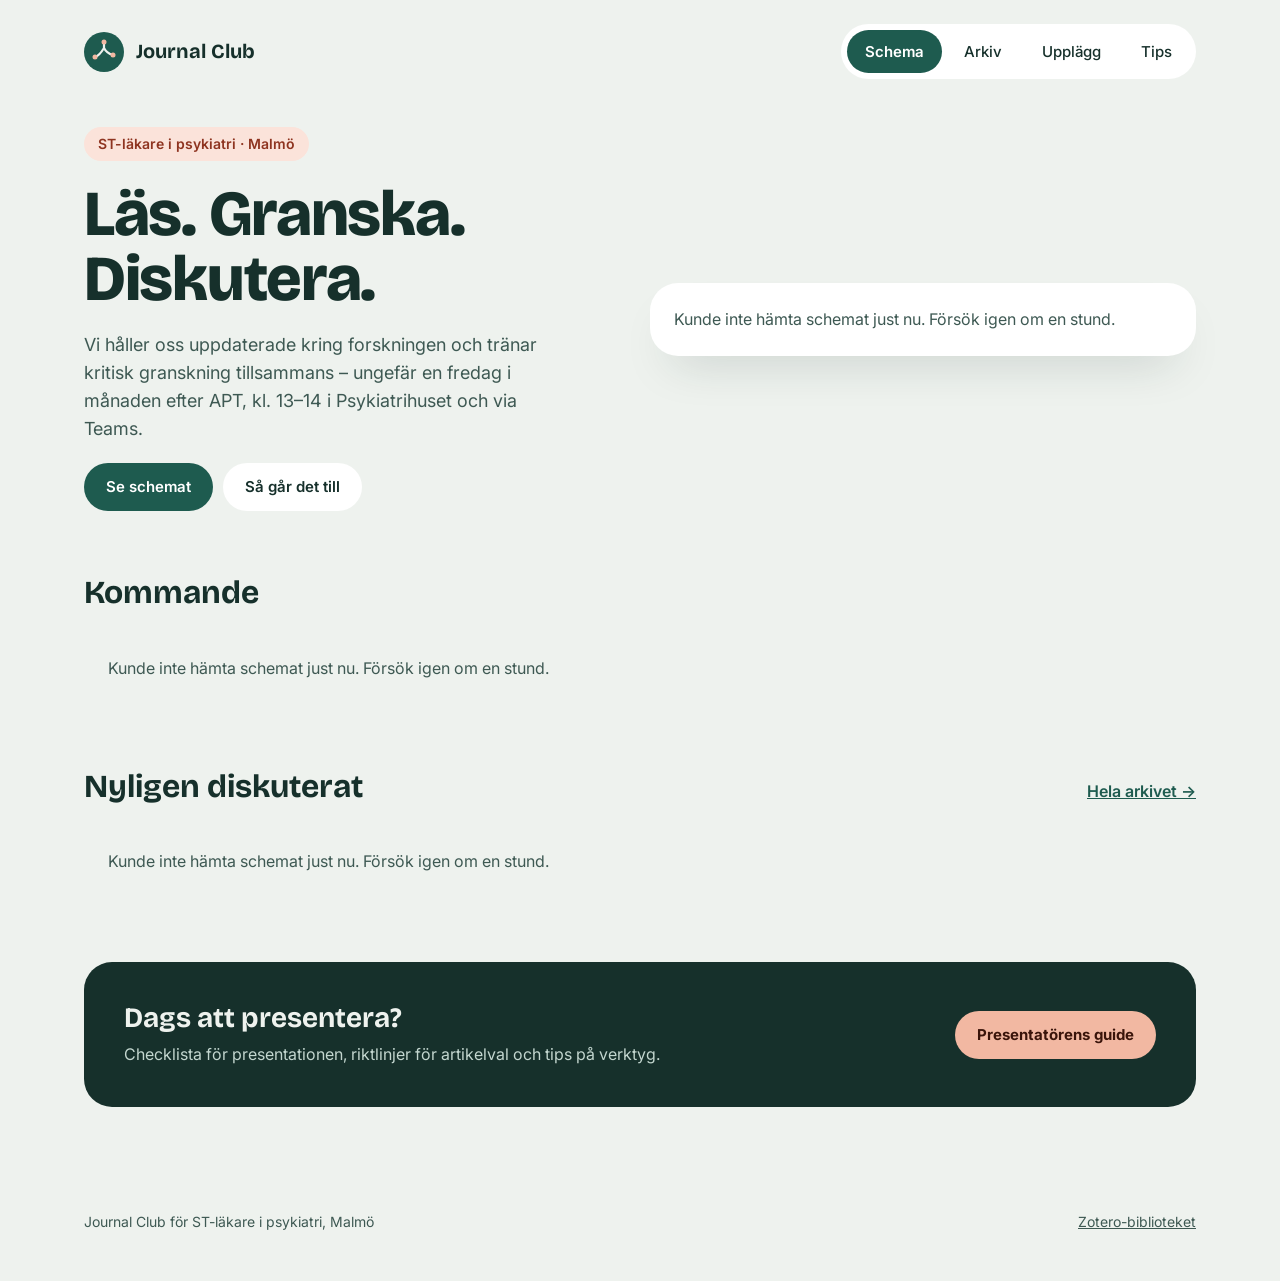
==== v2/index.html @ 0c0ba1c1 "Add v2 redesign (Salvia) in /v2 for testing Co-Authored-By: Claude Opus 5.5 <noreply@anthropic.com> " ====
<!DOCTYPE html>
<html lang="sv">
<head>
  <meta charset="UTF-8">
  <meta name="viewport" content="width=device-width, initial-scale=1.0">
  <title>Journal Club – Psykiatri Malmö</title>
  <meta name="description" content="Journal Club för ST-läkare i psykiatri i Malmö: schema, artiklar och presentationer.">
  <meta name="theme-color" content="#1E5B4F">
  <link rel="icon" href="favicon.svg" type="image/svg+xml">
  <link rel="preconnect" href="https://fonts.googleapis.com">
  <link rel="preconnect" href="https://fonts.gstatic.com" crossorigin>
  <link href="https://fonts.googleapis.com/css2?family=Bricolage+Grotesque:opsz,wght@12..96,500;12..96,700;12..96,800&family=Inter:wght@400;500;600;700&display=swap" rel="stylesheet">
  <link rel="stylesheet" href="styles.css">
</head>
<body data-page="home">
  <header class="wrap site-header">
    <a class="brand" href="index.html">
      <img src="favicon.svg" width="40" height="40" alt="">
      <span class="brand-name">Journal Club</span>
    </a>
    <nav class="nav" aria-label="Huvudmeny">
      <a href="index.html" aria-current="page">Schema</a>
      <a href="arkiv.html">Arkiv</a>
      <a href="upplagg.html">Upplägg</a>
      <a href="tips.html">Tips</a>
    </nav>
  </header>

  <main class="wrap">
    <section class="hero">
      <div class="hero-text">
        <span class="chip">ST-läkare i psykiatri · Malmö</span>
        <h1>Läs. Granska.<br>Diskutera.</h1>
        <p class="lede">Vi håller oss uppdaterade kring forskningen och tränar kritisk granskning tillsammans – ungefär en fredag i månaden efter APT, kl. 13–14 i Psykiatrihuset och via Teams.</p>
        <div class="btn-row">
          <a class="btn btn-primary" href="#kommande">Se schemat</a>
          <a class="btn btn-light" href="upplagg.html">Så går det till</a>
        </div>
      </div>

      <article class="next-card" id="next-card" aria-label="Nästa Journal Club" aria-live="polite">
        <div class="next-top"><span class="eyebrow">Nästa tillfälle</span></div>
        <div class="next-body">
          <div class="next-main">
            <div class="date-tile skeleton"></div>
            <div style="flex:1"><div class="skeleton" style="height:56px"></div></div>
          </div>
          <div class="skeleton" style="height:44px;width:60%"></div>
        </div>
      </article>
    </section>

    <section class="stack" id="kommande" aria-labelledby="h-kommande">
      <div class="section-head">
        <h2 id="h-kommande">Kommande</h2>
      </div>
      <div class="grid-cards" id="upcoming">
        <div class="card skeleton" style="height:150px"></div>
        <div class="card skeleton" style="height:150px"></div>
        <div class="card skeleton" style="height:150px"></div>
      </div>
    </section>

    <section class="stack" aria-labelledby="h-nyligen">
      <div class="section-head">
        <h2 id="h-nyligen">Nyligen diskuterat</h2>
        <a href="arkiv.html">Hela arkivet →</a>
      </div>
      <div class="grid-cards wide" id="recent">
        <div class="card skeleton" style="height:200px"></div>
        <div class="card skeleton" style="height:200px"></div>
        <div class="card skeleton" style="height:200px"></div>
      </div>
    </section>

    <section class="banner">
      <div>
        <h2>Dags att presentera?</h2>
        <p>Checklista för presentationen, riktlinjer för artikelval och tips på verktyg.</p>
      </div>
      <a class="btn btn-peach" href="upplagg.html">Presentatörens guide</a>
    </section>
  </main>

  <footer class="wrap site-footer">
    <span>Journal Club för ST-läkare i psykiatri, Malmö</span>
    <a href="https://www.zotero.org/groups/6009767/psykiatrijournalclub/library" target="_blank" rel="noopener">Zotero-biblioteket</a>
  </footer>

  <script src="app.js"></script>
</body>
</html>
---- v2/styles.css ----
/* Journal Club Psykiatri Malmö — v2 (riktning "Salvia") */
:root {
  --bg: #EEF2EE;
  --surface: #FFFFFF;
  --ink: #16302B;
  --muted: #3E5953;
  --primary: #1E5B4F;
  --primary-soft: #DCE7E2;
  --coral: #C8553D;
  --coral-soft: #FBE3DA;
  --coral-ink: #8E3420;
  --peach: #F2B8A2;
  --radius-lg: 28px;
  --radius: 22px;
  --shadow: 0 24px 48px -24px rgba(22, 48, 43, 0.25);
  --font-display: "Bricolage Grotesque", system-ui, sans-serif;
  --font-body: "Inter", system-ui, sans-serif;
}

* { box-sizing: border-box; }

html { -webkit-text-size-adjust: 100%; }

body {
  margin: 0;
  background: var(--bg);
  color: var(--ink);
  font-family: var(--font-body);
  font-size: 16px;
  line-height: 1.55;
}

a { color: var(--primary); }
a:hover { color: var(--ink); }

:focus-visible { outline: 3px solid var(--coral); outline-offset: 2px; border-radius: 6px; }

.wrap { max-width: 1160px; margin: 0 auto; padding: 0 24px; }

h1, h2, h3 { font-family: var(--font-display); line-height: 1.15; margin: 0; }

/* ---------- Header ---------- */
.site-header {
  padding-top: 24px;
  display: flex;
  flex-wrap: wrap;
  align-items: center;
  justify-content: space-between;
  gap: 16px;
}
.brand { display: flex; align-items: center; gap: 12px; text-decoration: none; color: var(--ink); }
.brand-name { font-family: var(--font-display); font-weight: 700; font-size: 20px; }
.nav {
  display: flex;
  flex-wrap: wrap;
  gap: 4px;
  background: var(--surface);
  padding: 6px;
  border-radius: 999px;
}
.nav a {
  padding: 10px 18px;
  border-radius: 999px;
  text-decoration: none;
  font-weight: 500;
  font-size: 15px;
  color: var(--ink);
}
.nav a:hover { background: var(--primary-soft); }
.nav a[aria-current="page"] { background: var(--primary); color: #fff; font-weight: 600; }

main.wrap { padding-top: 48px; padding-bottom: 72px; display: flex; flex-direction: column; gap: 64px; }

/* ---------- Buttons & chips ---------- */
.btn {
  min-height: 48px;
  padding: 0 22px;
  border-radius: 999px;
  text-decoration: none;
  font-weight: 600;
  font-size: 15px;
  display: inline-flex;
  align-items: center;
  gap: 8px;
  border: 0;
  cursor: pointer;
  font-family: inherit;
}
.btn-primary { background: var(--primary); color: #fff; }
.btn-primary:hover { background: #174a40; color: #fff; }
.btn-coral { background: var(--coral); color: #fff; }
.btn-coral:hover { background: #ad4632; color: #fff; }
.btn-light { background: var(--surface); color: var(--ink); }
.btn-soft { background: var(--bg); color: var(--ink); }
.btn-soft:hover, .btn-light:hover { background: var(--primary-soft); color: var(--ink); }
.btn-peach { background: var(--peach); color: #3A140A; font-weight: 700; }
.btn-sm { min-height: 44px; padding: 0 18px; }
.btn-row { display: flex; flex-wrap: wrap; gap: 10px; }

.chip {
  align-self: flex-start;
  display: inline-block;
  padding: 6px 14px;
  border-radius: 999px;
  font-weight: 600;
  font-size: 14px;
  background: var(--coral-soft);
  color: var(--coral-ink);
}
.chip-green { background: var(--primary-soft); color: var(--primary); font-size: 13px; padding: 4px 12px; }

.avatar {
  flex: 0 0 auto;
  width: 44px;
  height: 44px;
  border-radius: 999px;
  background: var(--coral-soft);
  color: var(--coral-ink);
  display: flex;
  align-items: center;
  justify-content: center;
  font-weight: 700;
  font-size: 15px;
}
.avatar-sm { width: 32px; height: 32px; font-size: 12px; background: var(--primary-soft); color: var(--primary); }

/* ---------- Hero ---------- */
.hero { display: flex; flex-wrap: wrap; gap: 40px; align-items: center; }
.hero-text { flex: 1 1 420px; min-width: 0; display: flex; flex-direction: column; gap: 20px; }
.hero h1 { font-weight: 800; font-size: clamp(44px, 7vw, 64px); line-height: 1.02; letter-spacing: -0.02em; }
.lede { margin: 0; font-size: 18px; color: var(--muted); max-width: 470px; }

.next-card {
  flex: 1 1 440px;
  min-width: 0;
  background: var(--surface);
  border-radius: var(--radius-lg);
  overflow: hidden;
  box-shadow: var(--shadow);
}
.next-top {
  background: var(--primary);
  color: #fff;
  padding: 20px 28px;
  display: flex;
  justify-content: space-between;
  align-items: center;
  gap: 12px;
  flex-wrap: wrap;
}
.eyebrow { font-weight: 600; font-size: 14px; letter-spacing: 0.08em; text-transform: uppercase; color: #CFE3DC; }
.countdown { padding: 6px 12px; border-radius: 999px; background: var(--peach); color: #5A1F10; font-weight: 700; font-size: 13px; }
.next-body { padding: 28px; display: flex; flex-direction: column; gap: 20px; }
.next-main { display: flex; gap: 20px; align-items: center; }
.date-tile {
  flex: 0 0 auto;
  width: 84px;
  height: 92px;
  border-radius: 18px;
  background: var(--bg);
  display: flex;
  flex-direction: column;
  align-items: center;
  justify-content: center;
  line-height: 1;
  gap: 2px;
}
.date-tile small { font-size: 13px; font-weight: 600; color: var(--muted); text-transform: uppercase; }
.date-tile strong { font-family: var(--font-display); font-weight: 800; font-size: 38px; }
.next-title { font-weight: 700; font-size: 22px; line-height: 1.25; }
.next-title.pending { color: var(--muted); font-weight: 600; }
.meta { font-size: 14px; color: var(--muted); }
.person { display: flex; align-items: center; gap: 12px; }
.person-text { display: flex; flex-direction: column; line-height: 1.3; }
.person-text strong { font-weight: 600; }

/* ---------- Sections ---------- */
.section-head { display: flex; justify-content: space-between; align-items: baseline; flex-wrap: wrap; gap: 12px; }
.section-head h2 { font-weight: 700; font-size: 32px; }
.section-head a { font-weight: 600; }
.stack { display: flex; flex-direction: column; gap: 20px; }

.grid-cards { display: grid; grid-template-columns: repeat(auto-fit, minmax(240px, 1fr)); gap: 16px; }
.grid-cards.wide { grid-template-columns: repeat(auto-fit, minmax(280px, 1fr)); }

.card {
  background: var(--surface);
  border-radius: var(--radius);
  padding: 22px;
  display: flex;
  flex-direction: column;
  gap: 12px;
}
.card.open { background: var(--coral-soft); }
.card.empty { background: transparent; border: 2px dashed #C3D3CC; color: var(--muted); }
.card-date { font-family: var(--font-display); font-weight: 700; font-size: 20px; }
.card-title { font-weight: 600; line-height: 1.35; }
.card-title.big { font-family: var(--font-display); font-weight: 700; font-size: 19px; line-height: 1.25; }
.card-links { display: flex; flex-wrap: wrap; gap: 18px; font-weight: 600; font-size: 15px; margin-top: auto; }
.card-links .muted { font-weight: 500; color: var(--muted); }
.person-sm { display: flex; align-items: center; gap: 10px; font-size: 14px; color: var(--muted); }

.banner {
  background: var(--ink);
  color: var(--bg);
  border-radius: var(--radius-lg);
  padding: 40px;
  display: flex;
  flex-wrap: wrap;
  gap: 24px 32px;
  justify-content: space-between;
  align-items: center;
}
.banner h2 { font-weight: 700; font-size: 28px; }
.banner p { margin: 8px 0 0; color: #C3D6CF; }
.banner > div { flex: 1 1 360px; }

.skeleton { background: linear-gradient(90deg, #e3eae6 0%, #f1f5f2 50%, #e3eae6 100%); background-size: 200% 100%; animation: shimmer 1.4s infinite; border-radius: 10px; color: transparent !important; }
@keyframes shimmer { to { background-position: -200% 0; } }
@media (prefers-reduced-motion: reduce) { .skeleton { animation: none; } }

.notice { color: var(--muted); }

/* ---------- Archive ---------- */
.page-head { display: flex; flex-direction: column; gap: 10px; }
.page-head h1 { font-weight: 800; font-size: clamp(36px, 5vw, 52px); letter-spacing: -0.02em; }
.toolbar { display: flex; flex-wrap: wrap; gap: 12px; align-items: center; }
.search {
  flex: 1 1 320px;
  min-width: 0;
  display: flex;
  align-items: center;
  gap: 10px;
  background: var(--surface);
  border-radius: 999px;
  padding: 0 18px;
  min-height: 52px;
}
.search input { flex: 1 1 auto; min-width: 0; border: 0; outline: none; font: inherit; color: var(--ink); background: transparent; }
.filters { display: flex; flex-wrap: wrap; gap: 8px; }
.filter {
  min-height: 44px;
  padding: 0 18px;
  border-radius: 999px;
  border: 0;
  background: var(--surface);
  color: var(--ink);
  font: inherit;
  font-weight: 500;
  font-size: 15px;
  cursor: pointer;
}
.filter[aria-pressed="true"] { background: var(--primary); color: #fff; font-weight: 600; }
.archive-list { list-style: none; margin: 0; padding: 0; display: flex; flex-direction: column; gap: 12px; }
.archive-item {
  background: var(--surface);
  border-radius: var(--radius);
  padding: 20px 24px;
  display: flex;
  flex-wrap: wrap;
  gap: 12px 24px;
  align-items: center;
}
.archive-date { flex: 0 0 110px; font-family: var(--font-display); font-weight: 700; font-size: 17px; }
.archive-main { flex: 1 1 360px; min-width: 0; display: flex; flex-direction: column; gap: 4px; }
.archive-main .card-title { font-size: 17px; }
.archive-links { display: flex; gap: 18px; font-weight: 600; font-size: 15px; }
.sr-only { position: absolute; width: 1px; height: 1px; overflow: hidden; clip: rect(0 0 0 0); white-space: nowrap; }

/* ---------- Content pages ---------- */
.content-grid { display: grid; grid-template-columns: repeat(auto-fit, minmax(300px, 1fr)); gap: 16px; }
.content-card { background: var(--surface); border-radius: var(--radius); padding: 28px; display: flex; flex-direction: column; gap: 14px; }
.content-card h2 { font-size: 22px; font-weight: 700; }
.content-card h3 { font-size: 17px; font-weight: 700; margin-top: 6px; }
.content-card ul, .content-card ol { margin: 0; padding-left: 20px; display: flex; flex-direction: column; gap: 6px; }
.content-card ul ul { margin-top: 6px; }
.content-card.span-2 { grid-column: 1 / -1; }
.steps { display: grid; grid-template-columns: repeat(auto-fit, minmax(220px, 1fr)); gap: 16px; }
.step { background: var(--surface); border-radius: var(--radius); padding: 24px; display: flex; flex-direction: column; gap: 6px; }
.step strong { font-family: var(--font-display); font-weight: 800; font-size: 30px; color: var(--primary); }
.tip-meta { font-size: 14px; color: var(--muted); }

/* ---------- Footer ---------- */
.site-footer { padding: 32px 24px 48px; display: flex; flex-wrap: wrap; justify-content: space-between; gap: 12px; font-size: 14px; color: var(--muted); }
.site-footer a { color: var(--muted); }

@media (max-width: 600px) {
  main.wrap { padding-top: 32px; gap: 48px; }
  .nav { width: 100%; justify-content: space-between; }
  .nav a { padding: 10px 12px; }
  .next-body, .banner { padding: 24px; }
  .section-head h2 { font-size: 26px; }
  .archive-date { flex-basis: 100%; }
}
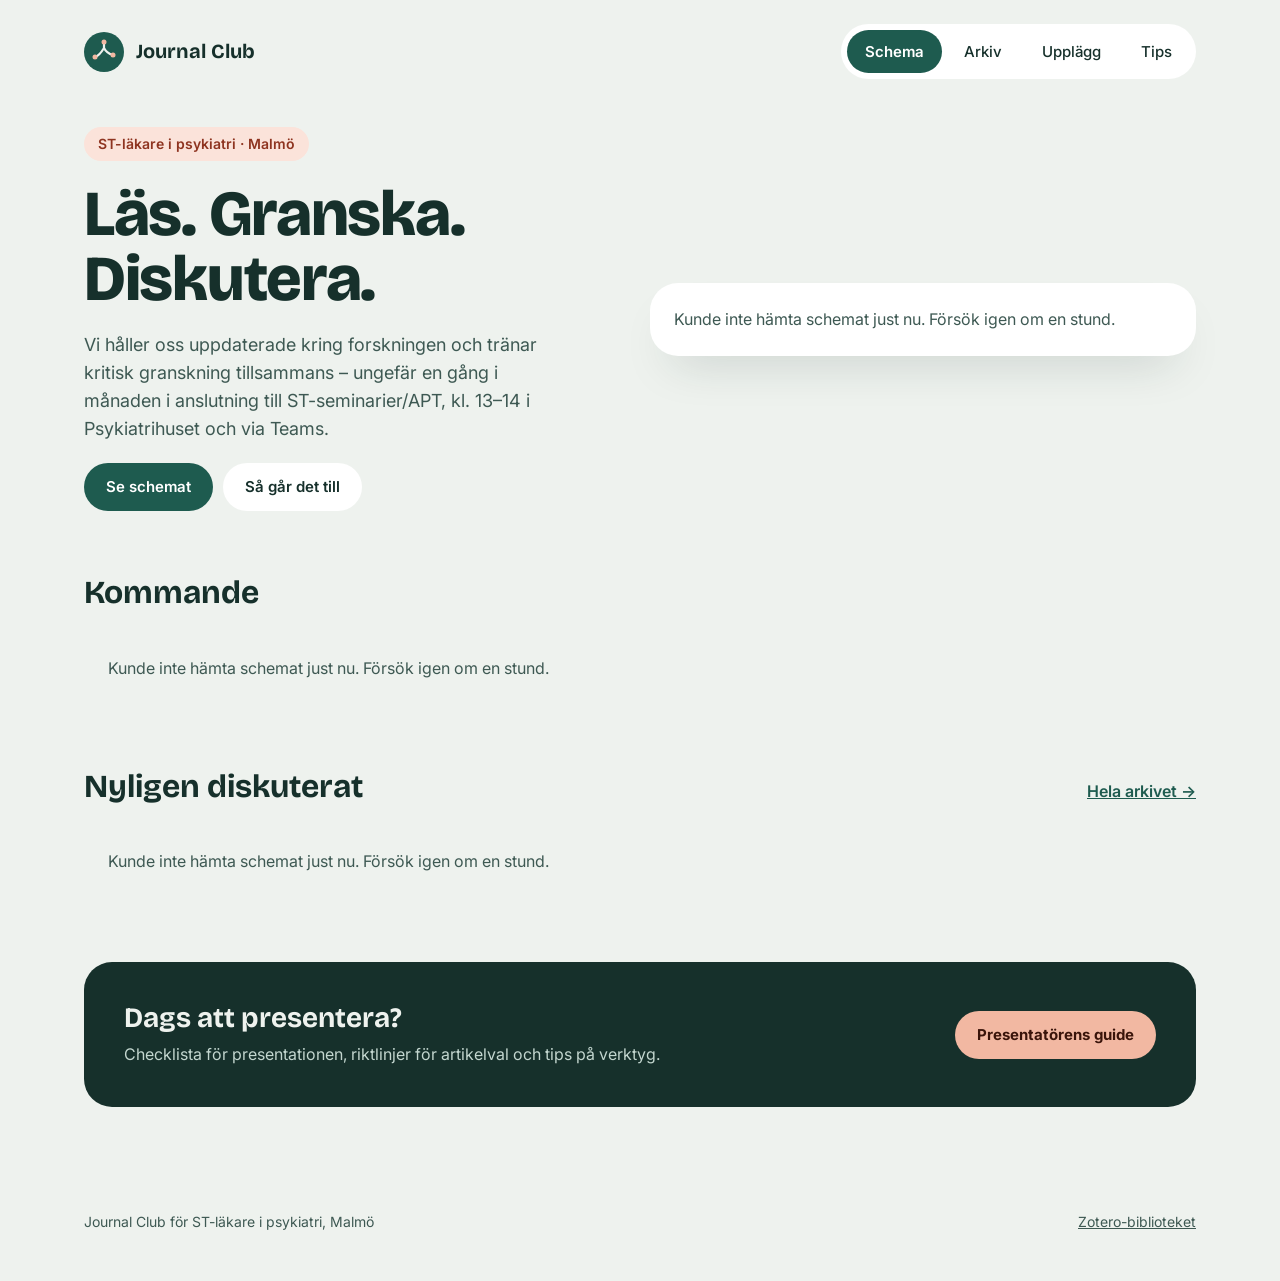
==== commit 712b4432: "v2: JC held in connection with ST-seminarier/APT Co-Authored-By: Claude Opus 5.5 <noreply@anthropic." ====
--- a/v2/index.html
+++ b/v2/index.html
@@ -31,7 +31,7 @@
       <div class="hero-text">
         <span class="chip">ST-läkare i psykiatri · Malmö</span>
         <h1>Läs. Granska.<br>Diskutera.</h1>
-        <p class="lede">Vi håller oss uppdaterade kring forskningen och tränar kritisk granskning tillsammans – ungefär en fredag i månaden efter APT, kl. 13–14 i Psykiatrihuset och via Teams.</p>
+        <p class="lede">Vi håller oss uppdaterade kring forskningen och tränar kritisk granskning tillsammans – ungefär en gång i månaden i anslutning till ST-seminarier/APT, kl. 13–14 i Psykiatrihuset och via Teams.</p>
         <div class="btn-row">
           <a class="btn btn-primary" href="#kommande">Se schemat</a>
           <a class="btn btn-light" href="upplagg.html">Så går det till</a>
--- a/v2/styles.css
+++ b/v2/styles.css
@@ -197,7 +197,7 @@
 .card-title { font-weight: 600; line-height: 1.35; }
 .card-title.big { font-family: var(--font-display); font-weight: 700; font-size: 19px; line-height: 1.25; }
 .card-links { display: flex; flex-wrap: wrap; gap: 18px; font-weight: 600; font-size: 15px; margin-top: auto; }
-.card-links .muted { font-weight: 500; color: var(--muted); }
+.card-links .muted, .archive-links .muted { font-weight: 500; color: var(--muted); }
 .person-sm { display: flex; align-items: center; gap: 10px; font-size: 14px; color: var(--muted); }
 
 .banner {
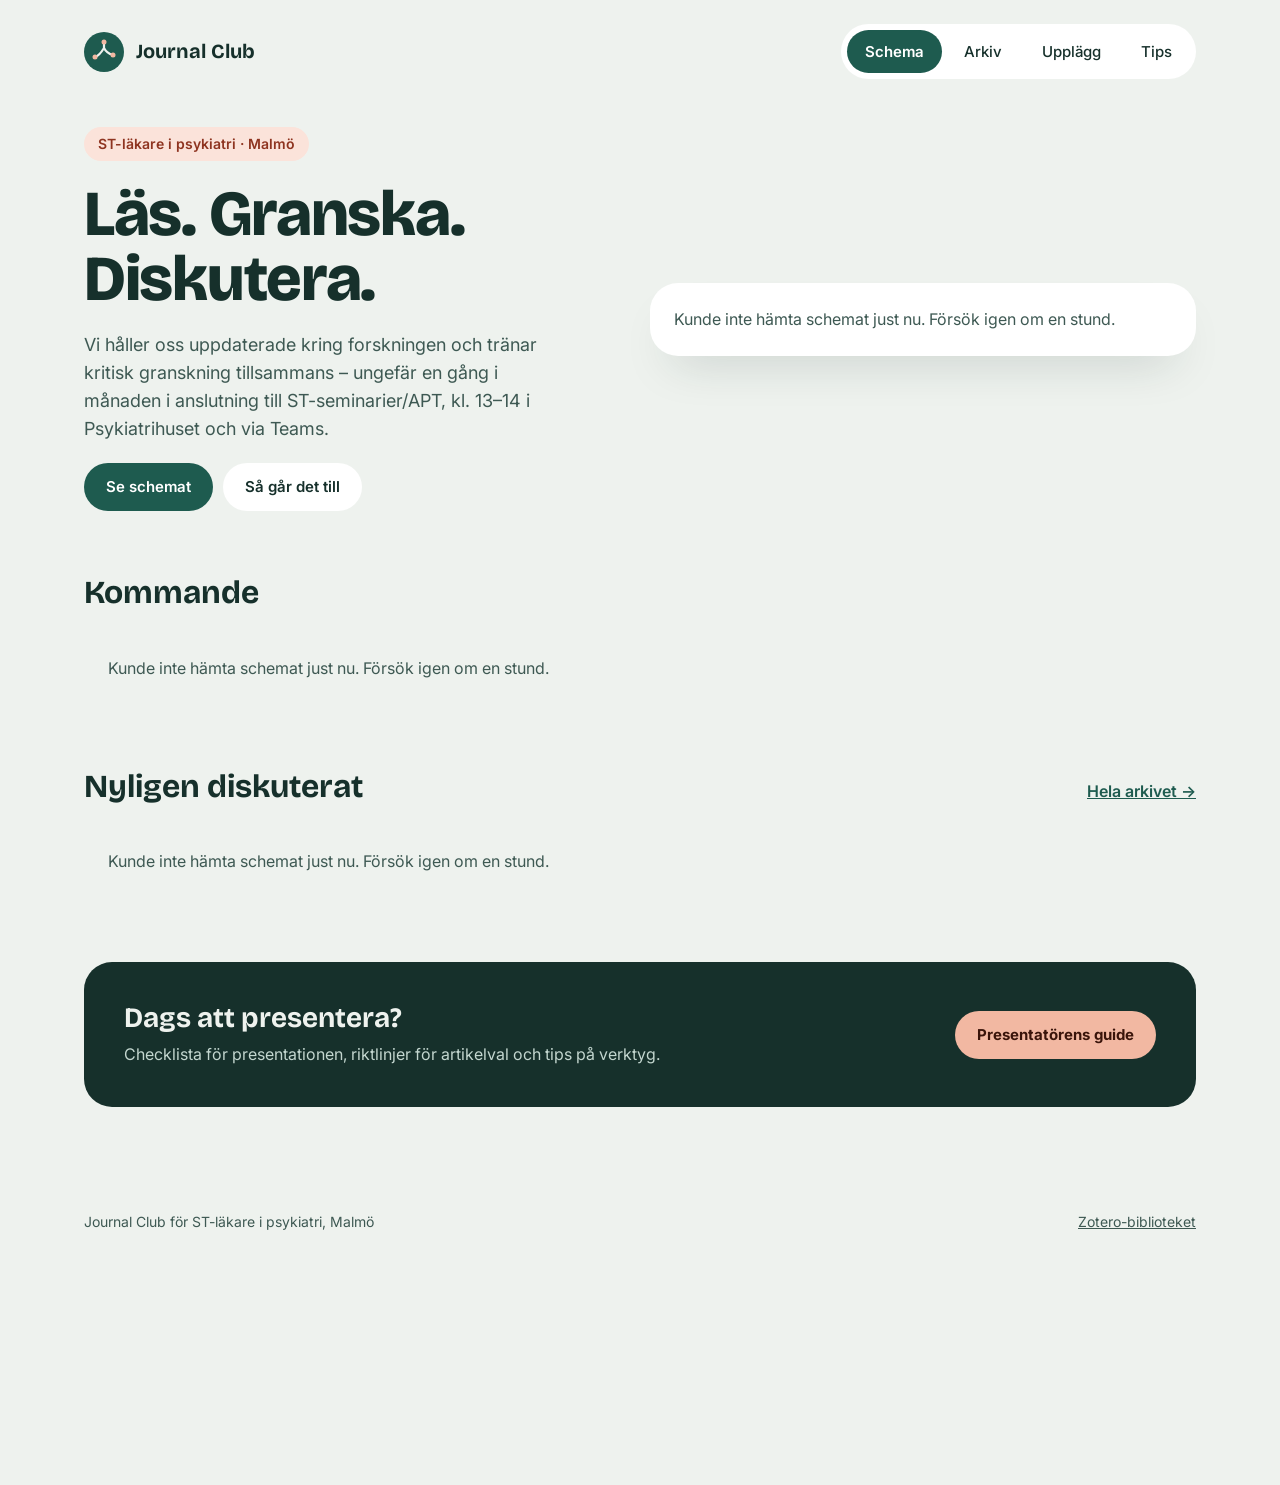
==== commit 2e89730d: "Launch redesign: new site at root, old site kept in old/ Co-Authored-By: Claude Opus 5.5 <noreply@an" ====
--- a/v2/index.html
+++ b/v2/index.html
@@ -2,91 +2,11 @@
 <html lang="sv">
 <head>
   <meta charset="UTF-8">
-  <meta name="viewport" content="width=device-width, initial-scale=1.0">
-  <title>Journal Club – Psykiatri Malmö</title>
-  <meta name="description" content="Journal Club för ST-läkare i psykiatri i Malmö: schema, artiklar och presentationer.">
-  <meta name="theme-color" content="#1E5B4F">
-  <link rel="icon" href="favicon.svg" type="image/svg+xml">
-  <link rel="preconnect" href="https://fonts.googleapis.com">
-  <link rel="preconnect" href="https://fonts.gstatic.com" crossorigin>
-  <link href="https://fonts.googleapis.com/css2?family=Bricolage+Grotesque:opsz,wght@12..96,500;12..96,700;12..96,800&family=Inter:wght@400;500;600;700&display=swap" rel="stylesheet">
-  <link rel="stylesheet" href="styles.css">
+  <title>Journal Club – flyttad</title>
+  <meta http-equiv="refresh" content="0; url=../">
+  <link rel="canonical" href="../">
 </head>
-<body data-page="home">
-  <header class="wrap site-header">
-    <a class="brand" href="index.html">
-      <img src="favicon.svg" width="40" height="40" alt="">
-      <span class="brand-name">Journal Club</span>
-    </a>
-    <nav class="nav" aria-label="Huvudmeny">
-      <a href="index.html" aria-current="page">Schema</a>
-      <a href="arkiv.html">Arkiv</a>
-      <a href="upplagg.html">Upplägg</a>
-      <a href="tips.html">Tips</a>
-    </nav>
-  </header>
-
-  <main class="wrap">
-    <section class="hero">
-      <div class="hero-text">
-        <span class="chip">ST-läkare i psykiatri · Malmö</span>
-        <h1>Läs. Granska.<br>Diskutera.</h1>
-        <p class="lede">Vi håller oss uppdaterade kring forskningen och tränar kritisk granskning tillsammans – ungefär en gång i månaden i anslutning till ST-seminarier/APT, kl. 13–14 i Psykiatrihuset och via Teams.</p>
-        <div class="btn-row">
-          <a class="btn btn-primary" href="#kommande">Se schemat</a>
-          <a class="btn btn-light" href="upplagg.html">Så går det till</a>
-        </div>
-      </div>
-
-      <article class="next-card" id="next-card" aria-label="Nästa Journal Club" aria-live="polite">
-        <div class="next-top"><span class="eyebrow">Nästa tillfälle</span></div>
-        <div class="next-body">
-          <div class="next-main">
-            <div class="date-tile skeleton"></div>
-            <div style="flex:1"><div class="skeleton" style="height:56px"></div></div>
-          </div>
-          <div class="skeleton" style="height:44px;width:60%"></div>
-        </div>
-      </article>
-    </section>
-
-    <section class="stack" id="kommande" aria-labelledby="h-kommande">
-      <div class="section-head">
-        <h2 id="h-kommande">Kommande</h2>
-      </div>
-      <div class="grid-cards" id="upcoming">
-        <div class="card skeleton" style="height:150px"></div>
-        <div class="card skeleton" style="height:150px"></div>
-        <div class="card skeleton" style="height:150px"></div>
-      </div>
-    </section>
-
-    <section class="stack" aria-labelledby="h-nyligen">
-      <div class="section-head">
-        <h2 id="h-nyligen">Nyligen diskuterat</h2>
-        <a href="arkiv.html">Hela arkivet →</a>
-      </div>
-      <div class="grid-cards wide" id="recent">
-        <div class="card skeleton" style="height:200px"></div>
-        <div class="card skeleton" style="height:200px"></div>
-        <div class="card skeleton" style="height:200px"></div>
-      </div>
-    </section>
-
-    <section class="banner">
-      <div>
-        <h2>Dags att presentera?</h2>
-        <p>Checklista för presentationen, riktlinjer för artikelval och tips på verktyg.</p>
-      </div>
-      <a class="btn btn-peach" href="upplagg.html">Presentatörens guide</a>
-    </section>
-  </main>
-
-  <footer class="wrap site-footer">
-    <span>Journal Club för ST-läkare i psykiatri, Malmö</span>
-    <a href="https://www.zotero.org/groups/6009767/psykiatrijournalclub/library" target="_blank" rel="noopener">Zotero-biblioteket</a>
-  </footer>
-
-  <script src="app.js"></script>
+<body>
+  <p>Sidan har flyttat. <a href="../">Gå till Journal Club →</a></p>
 </body>
 </html>
